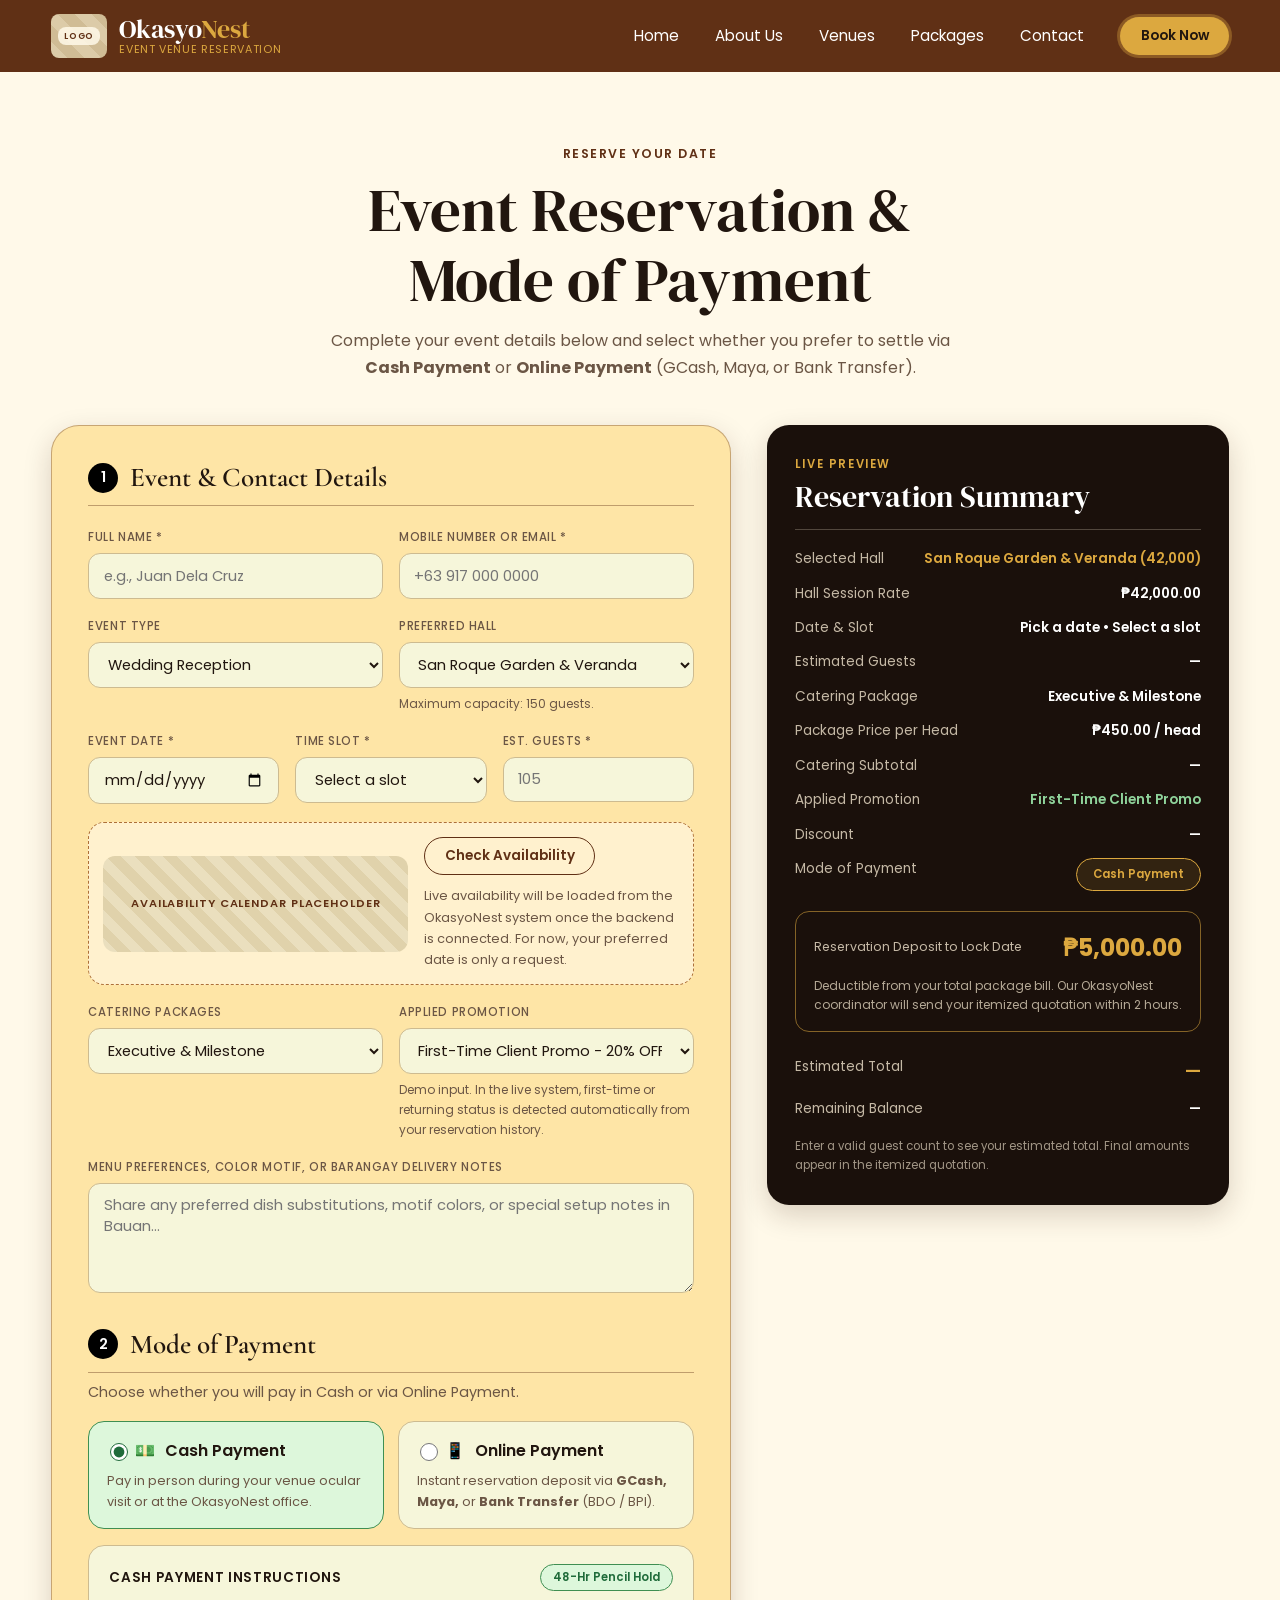
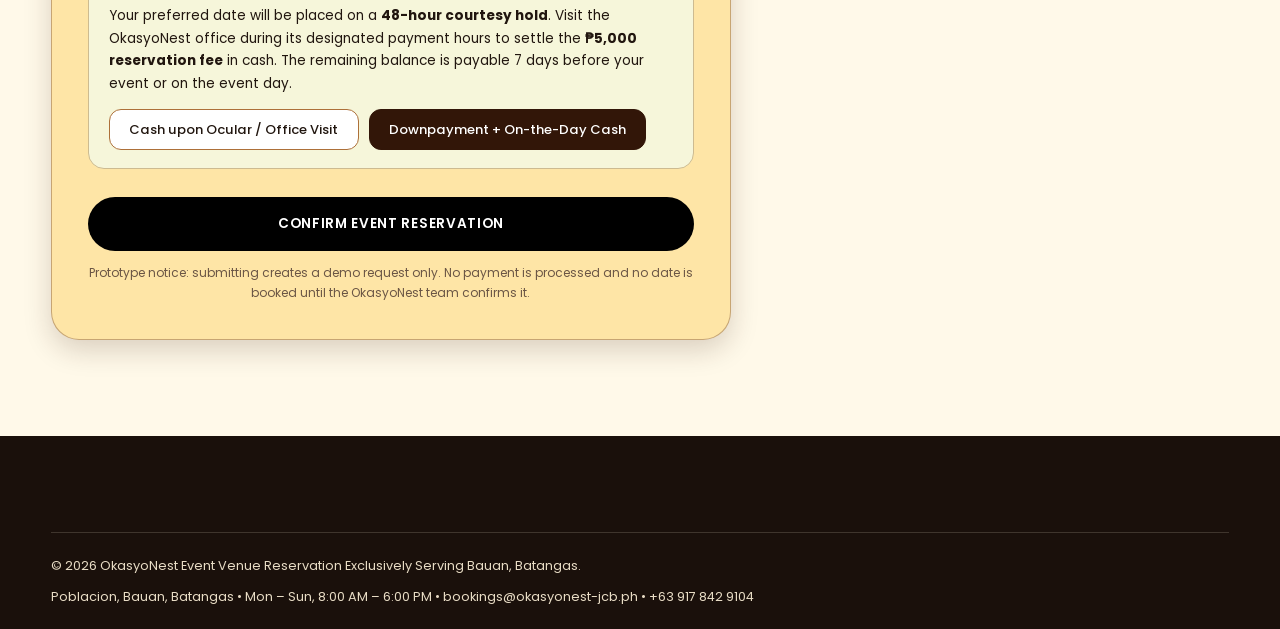
==== reservation.html @ bdda7913 "first commit" ====
<!DOCTYPE html>
<html lang="en">
<head>
  <meta charset="UTF-8">
  <meta name="viewport" content="width=device-width, initial-scale=1">
  <title>Reserve Your Date | OkasyoNest</title>
  <meta name="description" content="Reserve an OkasyoNest event hall in Bauan, Batangas. Choose your hall, catering package, and mode of payment.">

  <link rel="preconnect" href="https://fonts.googleapis.com">
  <link rel="preconnect" href="https://fonts.gstatic.com" crossorigin>
  <link href="https://fonts.googleapis.com/css2?family=Cormorant+Garamond:wght@500;600&family=DM+Serif+Display:ital@0;1&family=Poppins:wght@400;500;600&display=swap" rel="stylesheet">

  <link rel="stylesheet" href="css/style.css">
  <link rel="stylesheet" href="css/reservation.css">
</head>
<body class="page-reservation">
  <a class="skip-link" href="#reservationForm">Skip to the reservation form</a>

  <!-- ================= HEADER / NAVIGATION ================= -->
  <header class="site-header" id="siteHeader">
    <div class="container header__inner">
      <a class="brand" href="index.html#home" aria-label="OkasyoNest – back to home">
        <!-- IMAGE PLACEHOLDER: LOGO (assets/images/logo-placeholder.png) -->
        <div class="image-placeholder brand__logo">
          <span>LOGO</span>
          <img src="assets/images/logo-placeholder.png" alt="OkasyoNest logo" onerror="this.remove()">
        </div>
        <span class="brand__text">
          <span class="brand__name">Okasyo<em>Nest</em></span>
          <span class="brand__tag">Event Venue Reservation</span>
        </span>
      </a>

      <button class="nav-toggle" id="navToggle" type="button" aria-expanded="false" aria-controls="siteNav" aria-label="Open menu">
        <span></span><span></span><span></span>
      </button>

      <nav class="site-nav" id="siteNav" aria-label="Main navigation">
        <ul>
          <li><a href="index.html#home">Home</a></li>
          <li><a href="index.html#about">About Us</a></li>
          <li><a href="index.html#venues">Venues</a></li>
          <li><a href="index.html#packages">Packages</a></li>
          <li><a href="index.html#contact">Contact</a></li>
          <li class="nav__cta"><a class="btn btn--gold btn--sm" href="reservation.html" aria-current="page">Book Now</a></li>
        </ul>
      </nav>
    </div>
  </header>

  <main class="reservation">
    <div class="container">
      <header class="res-head">
        <p class="eyebrow">Reserve Your Date</p>
        <h1>Event Reservation &amp; Mode of Payment</h1>
        <p>Complete your event details below and select whether you prefer to settle via <strong>Cash Payment</strong> or <strong>Online Payment</strong> (GCash, Maya, or Bank Transfer).</p>
      </header>

      <div class="res-layout">
        <!-- ================= LEFT: FORM ================= -->
        <form class="form-card" id="reservationForm" novalidate>
          <h2 class="form-card__title"><span class="step">1</span> Event &amp; Contact Details</h2>

          <div class="field-grid">
            <div class="field col-3">
              <label for="fullName">Full Name *</label>
              <input type="text" id="fullName" name="fullName" placeholder="e.g., Juan Dela Cruz" autocomplete="name" required>
              <small class="field-error" id="err-fullName" aria-live="polite"></small>
            </div>

            <div class="field col-3">
              <label for="contact">Mobile Number or Email *</label>
              <input type="text" id="contact" name="contact" placeholder="+63 917 000 0000" autocomplete="tel" required>
              <small class="field-error" id="err-contact" aria-live="polite"></small>
            </div>

            <div class="field col-3">
              <label for="eventType">Event Type</label>
              <select id="eventType" name="eventType">
                <option>Wedding Reception</option>
                <option>18th Birthday Debut</option>
                <option>Family Reunion</option>
                <option>Christening</option>
                <option>Gala</option>
              </select>
            </div>

            <div class="field col-3">
              <label for="hall">Preferred Hall</label>
              <select id="hall" name="hall">
                <option value="bauan-grand-pavilion">Bauan Grand Pavilion</option>
                <option value="san-roque-garden-veranda" selected>San Roque Garden &amp; Veranda</option>
                <option value="manghinao-executive-hall">Manghinao Executive Function Hall</option>
              </select>
              <small class="field-hint" id="capacityHint"></small>
              <small class="field-error" id="err-hall" aria-live="polite"></small>
            </div>

            <div class="field col-2">
              <label for="eventDate">Event Date *</label>
              <input type="date" id="eventDate" name="eventDate" required>
              <small class="field-error" id="err-eventDate" aria-live="polite"></small>
            </div>

            <div class="field col-2">
              <label for="timeSlot">Time Slot *</label>
              <select id="timeSlot" name="timeSlot" required>
                <option value="" selected disabled>Select a slot</option>
                <option value="morning">Morning</option>
                <option value="afternoon">Afternoon</option>
                <option value="evening">Evening</option>
              </select>
              <small class="field-error" id="err-timeSlot" aria-live="polite"></small>
            </div>

            <div class="field col-2">
              <label for="guests">Est. Guests *</label>
              <input type="number" id="guests" name="guests" min="1" step="1" inputmode="numeric" placeholder="105" required>
              <small class="field-error" id="err-guests" aria-live="polite"></small>
            </div>

            <!-- Availability: placeholder only. Real dates must come from the backend. -->
            <div class="field col-6">
              <div class="availability" id="availability">
                <!-- FUTURE FEATURE PLACEHOLDER: AVAILABILITY CALENDAR
                     The backend will return booked / blocked dates per hall and time slot.
                     Render the calendar inside this box (see checkAvailability() in js/reservation.js). -->
                <div class="availability__box" data-placeholder="Availability calendar">AVAILABILITY CALENDAR PLACEHOLDER</div>
                <div class="availability__side">
                  <button class="btn btn--outline btn--sm" type="button" id="checkAvailabilityBtn">Check Availability</button>
                  <p class="availability__msg" id="availabilityMsg" aria-live="polite">Live availability will be loaded from the OkasyoNest system once the backend is connected. For now, your preferred date is only a request.</p>
                </div>
              </div>
            </div>

            <div class="field col-3">
              <label for="catering">Catering Packages</label>
              <select id="catering" name="catering">
                <option value="executive-milestone" selected>Executive &amp; Milestone</option>
                <option value="classic-bauan-feast">Classic Bauan Feast</option>
                <option value="grand-celebration">Grand Celebration</option>
              </select>
              <small class="field-error" id="err-catering" aria-live="polite"></small>
            </div>

            <div class="field col-3">
              <label for="promo">Applied Promotion</label>
              <select id="promo" name="promo">
                <option value="first-time" selected>First-Time Client Promo - 20% OFF</option>
                <option value="repeat">Repeat Client Discount - 10% OFF</option>
              </select>
              <small class="field-hint">Demo input. In the live system, first-time or returning status is detected automatically from your reservation history.</small>
            </div>

            <div class="field col-6">
              <label for="notes">Menu Preferences, Color Motif, or Barangay Delivery Notes</label>
              <textarea id="notes" name="notes" rows="4" placeholder="Share any preferred dish substitutions, motif colors, or special setup notes in Bauan..."></textarea>
            </div>
          </div>

          <!-- ---------- MODE OF PAYMENT ---------- -->
          <h2 class="form-card__title form-card__title--spaced"><span class="step">2</span> Mode of Payment</h2>
          <p class="form-card__sub">Choose whether you will pay in Cash or via Online Payment.</p>

          <div class="pay-options" role="radiogroup" aria-label="Mode of payment">
            <label class="pay-option is-selected">
              <input type="radio" name="paymentMode" value="cash" checked>
              <span class="pay-option__head"><span class="pay-option__icon" aria-hidden="true">💵</span> Cash Payment</span>
              <span class="pay-option__text">Pay in person during your venue ocular visit or at the OkasyoNest office.</span>
            </label>
            <label class="pay-option">
              <input type="radio" name="paymentMode" value="online">
              <span class="pay-option__head"><span class="pay-option__icon" aria-hidden="true">📱</span> Online Payment</span>
              <span class="pay-option__text">Instant reservation deposit via <strong>GCash, Maya,</strong> or <strong>Bank Transfer</strong> (BDO / BPI).</span>
            </label>
          </div>

          <!-- CASH PANEL -->
          <div class="pay-panel" id="cashPanel">
            <div class="pay-panel__head">
              <h3>Cash Payment Instructions</h3>
              <span class="pill pill--green">48-Hr Pencil Hold</span>
            </div>
            <p>Your preferred date will be placed on a <strong>48-hour courtesy hold</strong>. Visit the OkasyoNest office during its designated payment hours to settle the <strong>₱5,000 reservation fee</strong> in cash. The remaining balance is payable 7 days before your event or on the event day.</p>
            <div class="radio-row" role="radiogroup" aria-label="Cash payment arrangement">
              <label class="radio-chip">
                <input type="radio" name="cashArrangement" value="office-visit">
                <span>Cash upon Ocular / Office Visit</span>
              </label>
              <label class="radio-chip is-selected">
                <input type="radio" name="cashArrangement" value="downpayment" checked>
                <span>Downpayment + On-the-Day Cash</span>
              </label>
            </div>
            <small class="field-error" id="err-cashArrangement" aria-live="polite"></small>
          </div>

          <!-- ONLINE PANEL -->
          <div class="pay-panel" id="onlinePanel" hidden>
            <div class="pay-panel__head">
              <h3>Select Online Channel</h3>
              <span class="pill pill--gold">Date Lock After Verification</span>
            </div>

            <div class="radio-row" role="radiogroup" aria-label="Online payment channel">
              <label class="radio-chip is-selected"><input type="radio" name="onlineChannel" value="gcash" checked><span>GCash</span></label>
              <label class="radio-chip"><input type="radio" name="onlineChannel" value="maya"><span>Maya</span></label>
              <label class="radio-chip"><input type="radio" name="onlineChannel" value="bank"><span>Bank Transfer</span></label>
            </div>

            <!-- Payment info card: values come from PAYMENT_ACCOUNTS in js/data.js -->
            <div class="account-card" id="accountCard">
              <h4 id="accTitle">GCash Express Send</h4>
              <dl class="account-card__rows">
                <div><dt>Account Name</dt><dd id="accName"></dd></div>
                <div id="accBankRow" hidden><dt>Bank Name</dt><dd id="accBank"></dd></div>
                <div>
                  <dt>Account Number</dt>
                  <dd class="account-card__number">
                    <strong id="accNumber"></strong>
                    <button class="btn btn--outline btn--sm" type="button" id="copyNumberBtn">Copy Number</button>
                  </dd>
                </div>
              </dl>
              <!-- IMAGE PLACEHOLDER: PAYMENT QR CODE (optional)
                   Save the real QR as assets/images/payment-qr-placeholder.png -->
              <div class="image-placeholder qr-placeholder">
                <span>QR CODE</span>
                <img src="assets/images/payment-qr-placeholder.png" alt="Payment QR code" onerror="this.remove()">
              </div>
            </div>

            <div class="field">
              <label for="paymentRef">Payment Reference No. *</label>
              <input type="text" id="paymentRef" name="paymentRef" placeholder="e.g., GCash Reference Number" autocomplete="off">
              <small class="field-error" id="err-paymentRef" aria-live="polite"></small>
            </div>
          </div>

          <p class="form-status" id="formStatus" role="alert"></p>
          <button class="btn btn--submit btn--block" type="submit" id="submitBtn">Confirm Event Reservation</button>
          <p class="form-card__fine">Prototype notice: submitting creates a demo request only. No payment is processed and no date is booked until the OkasyoNest team confirms it.</p>
        </form>

        <!-- ================= RIGHT: LIVE SUMMARY ================= -->
        <aside class="summary-card" aria-labelledby="summaryTitle">
          <p class="summary-card__eyebrow">Live Preview</p>
          <h2 id="summaryTitle">Reservation Summary</h2>

          <dl class="summary-list" aria-live="polite">
            <div><dt>Selected Hall</dt><dd class="is-gold" id="sumHall">—</dd></div>
            <div><dt>Hall Session Rate</dt><dd id="sumHallRate">—</dd></div>
            <div><dt>Date &amp; Slot</dt><dd id="sumDateSlot">Pick a date • Select a slot</dd></div>
            <div><dt>Estimated Guests</dt><dd id="sumGuests">—</dd></div>
            <div><dt>Catering Package</dt><dd id="sumPackage">—</dd></div>
            <div><dt>Package Price per Head</dt><dd id="sumPerHead">—</dd></div>
            <div><dt>Catering Subtotal</dt><dd id="sumCatering">—</dd></div>
            <div><dt>Applied Promotion</dt><dd class="is-green" id="sumPromo">—</dd></div>
            <div><dt>Discount</dt><dd id="sumDiscount">—</dd></div>
            <div><dt>Mode of Payment</dt><dd><span class="pill pill--outline" id="sumPayment">Cash Payment</span></dd></div>
          </dl>

          <div class="summary-deposit">
            <div class="summary-deposit__row">
              <span>Reservation Deposit to Lock Date</span>
              <strong id="sumDeposit">₱5,000.00</strong>
            </div>
            <p>Deductible from your total package bill. Our OkasyoNest coordinator will send your itemized quotation within 2 hours.</p>
          </div>

          <dl class="summary-totals">
            <div><dt>Estimated Total</dt><dd id="sumTotal">—</dd></div>
            <div><dt>Remaining Balance</dt><dd id="sumBalance">—</dd></div>
          </dl>
          <p class="summary-card__fine" id="sumNote">Enter a valid guest count to see your estimated total. Final amounts appear in the itemized quotation.</p>
        </aside>
      </div>
    </div>
  </main>

  <footer class="site-footer site-footer--compact">
    <div class="container footer__bottom">
      <p>© 2026 OkasyoNest Event Venue Reservation Exclusively Serving Bauan, Batangas.</p>
      <p>Poblacion, Bauan, Batangas • Mon – Sun, 8:00 AM – 6:00 PM • <a href="mailto:bookings@okasyonest-jcb.ph">bookings@okasyonest-jcb.ph</a> • <a href="tel:+639178429104">+63 917 842 9104</a></p>
    </div>
  </footer>

  <!-- ================= CONFIRMATION MODAL (demo) ================= -->
  <div class="modal" id="confirmModal" role="dialog" aria-modal="true" aria-labelledby="confirmTitle" aria-hidden="true">
    <div class="modal__dialog">
      <button class="modal__x" type="button" data-modal-close aria-label="Close confirmation">&times;</button>
      <div class="modal__body">
        <span class="pill pill--gold confirm__badge">Demo request • Pending review</span>
        <h3 id="confirmTitle">Reservation request received</h3>
        <p class="confirm__ref">Reference no. <strong id="confirmRef"></strong></p>
        <dl class="confirm__list" id="confirmList"></dl>
        <p class="confirm__note" id="confirmNote"></p>
        <div class="modal__actions">
          <button class="btn btn--dark" type="button" id="newReservationBtn" data-modal-close>Make Another Reservation</button>
          <a class="btn btn--outline" href="index.html#home">Back to Home</a>
        </div>
      </div>
    </div>
  </div>

  <script src="js/data.js"></script>
  <script src="js/main.js"></script>
  <script src="js/reservation.js"></script>
</body>
</html>
---- css/style.css ----
/* ==========================================================
   OkasyoNest – Shared stylesheet (index.html + reservation.html)
   Sections: 1 Tokens · 2 Base · 3 Buttons · 4 Image placeholders
   5 Header · 6 Hero · 7 About · 8 Promos · 9 Venues · 10 Packages
   11 Testimonials · 12 CTA + Footer · 13 Modals · 14 Responsive
   ========================================================== */

/* ---------- 1. TOKENS ---------- */
:root {
  --deep: #321608;
  --choc: #603015;
  --warm: #AD7039;
  --amber: #B87336;
  --gold: #DCA83F;
  --cream: #FFF9E9;
  --ivory: #FFFCF0;
  --peach: #FFF5EA;
  --yellow: #F8E5A0;
  --card: #F6F6DA;
  --text: #21160F;
  --muted: #6B5645;
  --ink: #1A100B;

  --font-display: 'DM Serif Display', Georgia, 'Times New Roman', serif;
  --font-venue: 'Cormorant Garamond', Georgia, 'Times New Roman', serif;
  --font-body: 'Poppins', 'Segoe UI', Roboto, Arial, sans-serif;

  --shadow: 0 10px 28px rgba(50, 22, 8, .18);
  --header-h: 72px;
}

/* ---------- 2. BASE ---------- */
*, *::before, *::after { box-sizing: border-box; }
html { scroll-behavior: smooth; }
body {
  margin: 0;
  font-family: var(--font-body);
  color: var(--text);
  background: var(--cream);
  line-height: 1.65;
  -webkit-font-smoothing: antialiased;
}
body.modal-open { overflow: hidden; }
img { max-width: 100%; display: block; }
a { color: inherit; }
h1, h2, h3 { font-family: var(--font-display); font-weight: 400; line-height: 1.15; margin: 0; }
p { margin: 0; }
ul { margin: 0; padding: 0; list-style: none; }
blockquote, figure { margin: 0; }
[hidden] { display: none !important; }
:focus-visible { outline: 3px solid var(--gold); outline-offset: 3px; }

.container { width: min(1180px, 92%); margin-inline: auto; }
.section { padding: clamp(56px, 8vw, 96px) 0; }
.section--yellow { background: var(--yellow); }
.section--peach { background: var(--peach); }
.section--amber { background: var(--amber); }
.section--ivory { background: var(--ivory); }
section[id], div[id] { scroll-margin-top: var(--header-h); }

.skip-link {
  position: absolute; left: 12px; top: -60px; z-index: 300;
  background: var(--gold); color: var(--text); padding: 8px 16px; border-radius: 8px; text-decoration: none;
}
.skip-link:focus { top: 12px; }

.eyebrow { font-size: .78rem; font-weight: 600; letter-spacing: .12em; text-transform: uppercase; color: var(--choc); margin-bottom: 10px; }
.eyebrow--gold { color: var(--yellow); }
.section-title { font-size: clamp(2.2rem, 5.2vw, 3.8rem); color: var(--text); }
.section-title--light { color: #fff; }
.section-lead { max-width: 62ch; margin-top: 16px; font-size: 1.05rem; }
.center-head { text-align: center; }
.center-head .section-lead { margin-inline: auto; }
.text-link { color: var(--choc); font-weight: 600; }

/* ---------- 3. BUTTONS ---------- */
.btn {
  display: inline-flex; align-items: center; justify-content: center; gap: 8px;
  padding: .85rem 1.8rem; border-radius: 999px; border: 1.5px solid transparent;
  font: 600 .95rem var(--font-body); text-decoration: none; cursor: pointer;
  transition: transform .2s, background .2s, color .2s, box-shadow .2s;
}
.btn:hover { transform: translateY(-2px); }
.btn--gold { background: var(--gold); color: var(--text); }
.btn--gold:hover { background: #E8B94F; }
.btn--light { background: #FBFFDF; color: var(--text); }
.btn--light:hover { background: #fff; }
.btn--dark { background: var(--deep); color: #fff; }
.btn--dark:hover { background: var(--choc); }
.btn--outline { background: transparent; border-color: var(--choc); color: var(--choc); }
.btn--outline:hover { background: var(--choc); color: #fff; }
.btn--sm { padding: .5rem 1.2rem; font-size: .85rem; }
.btn--block { width: 100%; }

/* ---------- 4. IMAGE PLACEHOLDERS ----------
   .image-placeholder shows a striped box + label. When a real picture
   exists at the <img> src, it covers the box (object-fit: cover).
   If the file is missing, the <img> removes itself (onerror) and the
   label stays visible – so the layout never breaks. */
.image-placeholder {
  position: relative; overflow: hidden; display: grid; place-items: center;
  background: repeating-linear-gradient(45deg, #DCCBA8, #DCCBA8 12px, #D0BC95 12px, #D0BC95 24px);
  color: var(--choc);
}
.image-placeholder span {
  position: relative; z-index: 1; padding: 6px 12px; border-radius: 8px; text-align: center;
  background: rgba(255, 249, 233, .85); font-size: .7rem; font-weight: 600; letter-spacing: .08em;
}
.image-placeholder img { position: absolute; inset: 0; z-index: 2; width: 100%; height: 100%; object-fit: cover; }
.ratio-gallery { aspect-ratio: 16 / 10; border-radius: 26px; box-shadow: var(--shadow); }
.ratio-promo { aspect-ratio: 16 / 10; }
.ratio-venue { aspect-ratio: 16 / 10; border-radius: 22px; }
.ratio-modal { aspect-ratio: 16 / 6.5; }

/* ---------- 5. HEADER / NAV ---------- */
.site-header { position: sticky; top: 0; z-index: 100; background: var(--choc); color: #fff; transition: box-shadow .25s; }
.site-header.is-scrolled { box-shadow: 0 6px 18px rgba(33, 22, 15, .35); }
.header__inner { display: flex; align-items: center; justify-content: space-between; min-height: var(--header-h); gap: 16px; }
.brand { display: inline-flex; align-items: center; gap: 12px; text-decoration: none; }
.brand__logo { width: 56px; height: 44px; border-radius: 8px; flex: none; }
.brand__logo span { font-size: .55rem; padding: 2px 6px; }
.brand__text { display: flex; flex-direction: column; line-height: 1.15; }
.brand__name { font-family: var(--font-display); font-size: 1.6rem; }
.brand__name em { font-style: normal; color: var(--gold); }
.brand__tag { font-size: .68rem; letter-spacing: .06em; color: var(--gold); text-transform: uppercase; }

.site-nav ul { display: flex; align-items: center; gap: 36px; }
.site-nav a:not(.btn) { text-decoration: none; font-size: .95rem; padding: 6px 0; border-bottom: 2px solid transparent; transition: color .2s, border-color .2s; }
.site-nav a:not(.btn):hover, .site-nav a.is-active { color: var(--gold); border-color: var(--gold); }
.site-nav a[aria-current="page"].btn { box-shadow: 0 0 0 3px rgba(220, 168, 63, .35); }

.nav-toggle { display: none; width: 44px; height: 44px; background: transparent; border: 0; cursor: pointer; padding: 10px; flex-direction: column; justify-content: center; gap: 5px; }
.nav-toggle span { display: block; height: 2px; background: #fff; border-radius: 2px; transition: transform .25s, opacity .25s; }
.nav-open .nav-toggle span:nth-child(1) { transform: translateY(7px) rotate(45deg); }
.nav-open .nav-toggle span:nth-child(2) { opacity: 0; }
.nav-open .nav-toggle span:nth-child(3) { transform: translateY(-7px) rotate(-45deg); }

/* ---------- 6. HERO ---------- */
.hero { position: relative; isolation: isolate; display: grid; place-items: center; text-align: center; color: #fff; min-height: clamp(560px, 88vh, 820px); overflow: hidden; }
.hero__image { position: absolute; inset: 0; z-index: -2; background: #2B1A10; }
.hero__image span { position: absolute; right: 16px; bottom: 16px; }
.hero__overlay { position: absolute; inset: 0; z-index: -1; background: linear-gradient(rgba(50, 22, 8, .66), rgba(33, 22, 15, .78)); }
.hero__content { padding-block: 72px; }
.hero__eyebrow { font-size: .8rem; letter-spacing: .22em; text-transform: uppercase; color: var(--gold); margin-bottom: 18px; }
.hero h1 { font-size: clamp(2.6rem, 7.2vw, 5.4rem); max-width: 14ch; margin-inline: auto; }
.hero h1 em { color: var(--gold); }
.hero__text { max-width: 64ch; margin: 24px auto 0; font-size: clamp(1rem, 1.6vw, 1.2rem); color: #F4E9D4; }
.hero__actions { display: flex; flex-wrap: wrap; justify-content: center; gap: 16px; margin-top: 40px; }

/* ---------- 7. ABOUT ---------- */
.about__head { display: grid; grid-template-columns: 1fr 1.8fr; gap: clamp(24px, 6vw, 72px); align-items: start; }
.about__text { display: grid; gap: 18px; text-align: justify; }
.about__gallery { display: grid; grid-template-columns: repeat(3, 1fr); gap: 28px; margin-top: 56px; }
.about__quote {
  max-width: 34ch; margin: 64px auto 0; padding: 28px 0; text-align: center;
  font-family: var(--font-display); font-style: italic; font-size: clamp(1.4rem, 3vw, 2.1rem); line-height: 1.35;
  border-block: 1px solid var(--warm);
}

/* ---------- 8. PROMOS ---------- */
.promo-grid { display: flex; flex-wrap: wrap; justify-content: center; gap: 32px; margin-top: 48px; }
.promo-card { width: min(360px, 100%); background: var(--card); border-radius: 28px; overflow: hidden; box-shadow: var(--shadow); }
.promo-card__media { position: relative; }
.promo-card__badge { position: absolute; top: 14px; left: 14px; z-index: 3; padding: 4px 14px; border-radius: 8px; color: #fff; font-size: .72rem; font-weight: 600; text-transform: uppercase; letter-spacing: .06em; }
.promo-card__badge--green { background: #3F8F52; }
.promo-card__badge--amber { background: #C27C3B; }
.promo-card__label { position: absolute; left: 18px; bottom: 12px; z-index: 3; color: #fff; font-weight: 600; text-transform: uppercase; text-shadow: 0 1px 6px rgba(0, 0, 0, .6); }
.promo-card__body { padding: 24px 26px 26px; display: grid; gap: 8px; }
.promo-card__body h3 { font-size: 1.6rem; }
.promo-card__note { display: flex; align-items: center; gap: 8px; margin-top: 12px; padding-top: 14px; border-top: 1px solid rgba(96, 48, 21, .35); font-size: .88rem; }
.promo-card__note--green { color: #3F8F52; }
.promo-card__note--amber { color: #B8692D; }

/* ---------- 9. VENUES ---------- */
.venues__head { display: flex; flex-wrap: wrap; align-items: end; justify-content: space-between; gap: 20px 48px; margin-bottom: 40px; }
.venues__lead { max-width: 46ch; color: #FFF1D6; }
.card-grid { display: grid; grid-template-columns: repeat(auto-fit, minmax(290px, 1fr)); gap: 28px; margin-top: 8px; align-items: stretch; }
.venue-card { display: flex; flex-direction: column; background: var(--card); border-radius: 32px; padding: 18px; box-shadow: var(--shadow); }
.venue-card__media { position: relative; }
.capacity-badge { position: absolute; top: 12px; left: 12px; z-index: 3; padding: 4px 14px 4px 12px; border-radius: 999px; background: rgba(246, 246, 218, .92); font-size: .75rem; font-weight: 500; }
.capacity-badge::before { content: ''; display: inline-block; width: 7px; height: 7px; margin-right: 8px; border-radius: 50%; background: var(--warm); }
.venue-card__body { flex: 1; padding: 20px 8px 8px; display: grid; gap: 10px; align-content: start; }
.venue-card__location { font-size: .75rem; letter-spacing: .06em; text-transform: uppercase; color: var(--muted); }
.venue-card h3, .modal h3 { font-family: var(--font-venue); font-weight: 600; font-size: 2rem; line-height: 1.1; }
.venue-card__body > p:not(.venue-card__location) { font-size: .92rem; color: var(--muted); }
.tag-list { display: flex; flex-wrap: wrap; gap: 8px; margin-top: 6px; }
.tag-list li { padding: 3px 14px; border: 1px solid var(--warm); border-radius: 999px; font-size: .75rem; color: var(--muted); }
.venue-card__foot { display: flex; align-items: center; justify-content: space-between; gap: 12px; margin-top: 16px; padding: 16px 8px 4px; border-top: 1px solid rgba(96, 48, 21, .35); }
.venue-card__label { display: block; font-size: .75rem; color: var(--muted); }
.venue-card__price { font-size: .85rem; }
.venue-card__price strong { font-size: 1rem; }

/* ---------- 10. PACKAGES ---------- */
.package-grid { display: grid; grid-template-columns: repeat(auto-fit, minmax(290px, 1fr)); gap: 28px; margin-top: 56px; align-items: center; }
.package-card { display: flex; flex-direction: column; gap: 14px; padding: 34px 30px 30px; background: #FFF8E3; border-radius: 28px; box-shadow: var(--shadow); }
.package-card__tier { font-size: .72rem; font-weight: 600; letter-spacing: .08em; text-transform: uppercase; color: #B8692D; }
.package-card h3 { font-size: 2rem; }
.package-card__price { display: flex; align-items: baseline; gap: 8px; padding-bottom: 14px; border-bottom: 1px solid rgba(96, 48, 21, .4); }
.package-card__price strong { font-family: var(--font-body); font-size: 2.6rem; font-weight: 600; }
.check-list { display: grid; gap: 14px; flex: 1; margin: 6px 0 14px; }
.check-list li { position: relative; padding-left: 38px; font-size: .92rem; }
.check-list li::before {
  content: '✓'; position: absolute; left: 0; top: 0; width: 24px; height: 24px; display: grid; place-items: center;
  border: 1.5px solid #B8692D; border-radius: 50%; color: #B8692D; font-size: .75rem; font-weight: 600;
}
.package-card--featured { position: relative; background: var(--ink); color: #F6E9D2; padding-block: 44px 38px; }
.package-card--featured .package-card__tier { color: var(--gold); }
.package-card--featured .package-card__price strong { color: var(--gold); }
.package-card--featured .package-card__price { border-color: rgba(246, 233, 210, .3); }
.package-card--featured .check-list li::before { border-color: var(--gold); color: var(--gold); }
.package-card__popular { position: absolute; top: -14px; right: 22px; padding: 4px 16px; border-radius: 999px; background: var(--gold); color: var(--text); font-size: .68rem; font-weight: 600; letter-spacing: .08em; text-transform: uppercase; }

/* ---------- 11. TESTIMONIALS ---------- */
.rating { display: flex; flex-wrap: wrap; align-items: center; gap: 10px; justify-content: flex-end; margin: -8px 0 28px; color: #8C4A1F; }
.rating__stars { color: var(--gold); letter-spacing: 3px; }
.testimonial { display: flex; flex-direction: column; padding: 26px 28px; background: var(--cream); border: 1px solid rgba(96, 48, 21, .45); border-radius: 28px; box-shadow: var(--shadow); }
.testimonial__mark { font-family: var(--font-display); font-size: 3.4rem; line-height: .7; height: 28px; color: var(--amber); }
.testimonial blockquote { flex: 1; margin-top: 8px; font-size: 1rem; }
.testimonial figcaption { display: flex; align-items: center; gap: 12px; margin-top: 22px; padding-top: 16px; border-top: 1px solid rgba(96, 48, 21, .35); font-size: .85rem; }
.testimonial figcaption small { display: block; color: #B8692D; font-size: .75rem; }
.avatar { flex: none; width: 44px; height: 44px; display: grid; place-items: center; border-radius: 50%; color: #fff; font-family: var(--font-display); }
.avatar--brown { background: #7A3B18; }
.avatar--amber { background: #C27C3B; }
.avatar--deep { background: var(--deep); }

/* ---------- 12. CTA + FOOTER ---------- */
.cta { padding: clamp(56px, 8vw, 88px) 0; text-align: center; background: #DAB572; }
.cta h2 { font-size: clamp(2rem, 4.6vw, 3.4rem); max-width: 22ch; margin-inline: auto; }
.cta p { max-width: 52ch; margin: 16px auto 32px; }
.site-footer { background: var(--ink); color: #E8DCC5; padding-top: 56px; font-size: .9rem; }
.footer__grid { display: grid; grid-template-columns: 1.6fr 1fr 1.3fr; gap: 40px; }
.brand--footer { margin-bottom: 8px; }
.footer__tagline { color: var(--gold); font-size: .78rem; font-weight: 600; letter-spacing: .08em; text-transform: uppercase; margin-bottom: 12px; }
.footer__about { max-width: 48ch; }
.footer__title { font-family: var(--font-body); font-size: .85rem; font-weight: 600; letter-spacing: .08em; text-transform: uppercase; color: var(--gold); margin-bottom: 14px; }
.footer__links, .footer__contact { display: grid; gap: 8px; }
.site-footer a { text-decoration: none; }
.site-footer a:hover { color: var(--gold); }
.footer__bottom { display: flex; flex-wrap: wrap; justify-content: space-between; gap: 10px 24px; margin-top: 40px; padding-block: 22px; border-top: 1px solid rgba(232, 220, 197, .18); font-size: .8rem; }
.footer__closing { font-family: var(--font-display); font-style: italic; color: var(--gold); font-size: 1rem; }

/* ---------- 13. MODALS (hall details + reservation confirmation) ---------- */
.modal { position: fixed; inset: 0; z-index: 200; display: none; place-items: center; padding: 16px; overflow-y: auto; background: rgba(33, 22, 15, .62); backdrop-filter: blur(4px); }
.modal.is-open { display: grid; animation: modal-fade .2s ease; }
.modal__dialog { position: relative; width: min(560px, 100%); margin-block: auto; background: var(--card); border-radius: 32px; overflow: hidden; box-shadow: 0 24px 60px rgba(0, 0, 0, .4); animation: modal-rise .25s ease; }
.modal__x { position: absolute; top: 14px; right: 14px; z-index: 5; width: 40px; height: 40px; border-radius: 50%; border: 0; background: var(--cream); font-size: 1.6rem; line-height: 1; cursor: pointer; }
.modal__body { display: grid; gap: 12px; padding: 24px 28px 28px; }
.modal__body > p:not(.venue-card__location) { color: var(--muted); font-size: .95rem; }
.modal__stats { display: flex; flex-wrap: wrap; justify-content: space-between; gap: 12px 24px; padding: 16px 24px; margin-top: 6px; border-radius: 24px; background: var(--yellow); }
.modal__stats span { display: block; font-size: .78rem; color: var(--muted); }
.modal__stats strong { font-size: .95rem; }
.modal__actions { display: flex; flex-wrap: wrap; gap: 12px; margin-top: 8px; }
.modal__actions .btn { flex: 1 1 auto; }
@keyframes modal-fade { from { opacity: 0; } to { opacity: 1; } }
@keyframes modal-rise { from { transform: translateY(14px); opacity: 0; } to { transform: none; opacity: 1; } }

/* ---------- 14. RESPONSIVE ---------- */
@media (max-width: 900px) {
  .nav-toggle { display: flex; }
  .site-nav { position: absolute; top: 100%; left: 0; right: 0; display: none; background: var(--deep); padding: 12px 4% 24px; box-shadow: 0 14px 24px rgba(0, 0, 0, .3); }
  .nav-open .site-nav { display: block; }
  .site-nav ul { flex-direction: column; align-items: stretch; gap: 4px; }
  .site-nav a:not(.btn) { display: block; padding: 12px 4px; border-bottom: 1px solid rgba(255, 255, 255, .1); }
  .nav__cta { margin-top: 12px; }
  .nav__cta .btn { width: 100%; padding-block: .8rem; }
  .about__head { grid-template-columns: 1fr; }
  .about__text { text-align: left; }
  .footer__grid { grid-template-columns: 1fr 1fr; }
  .footer__grid > :first-child { grid-column: 1 / -1; }
}
@media (max-width: 640px) {
  :root { --header-h: 64px; }
  .brand__logo { width: 46px; height: 38px; }
  .brand__name { font-size: 1.35rem; }
  .brand__tag { display: none; }
  .about__gallery { grid-template-columns: 1fr; gap: 18px; margin-top: 36px; }
  .rating { justify-content: flex-start; }
  .footer__grid { grid-template-columns: 1fr; }
  .hero__actions .btn { width: 100%; max-width: 320px; }
  .venue-card__foot { flex-wrap: wrap; }
}
@media (min-width: 1000px) {
  .package-card--featured { transform: translateY(-10px); }
}
@media (prefers-reduced-motion: reduce) {
  html { scroll-behavior: auto; }
  *, *::before, *::after { animation: none !important; transition: none !important; }
}
---- css/reservation.css ----
/* ==========================================================
   OkasyoNest – reservation.css (reservation.html only)
   Sections: 1 Page header · 2 Layout · 3 Form · 4 Payment
   5 Summary card · 6 Confirmation modal · 7 Responsive
   Uses the design tokens defined in css/style.css.
   ========================================================== */

/* ---------- 1. PAGE HEADER ---------- */
.reservation { padding: clamp(40px, 6vw, 72px) 0 clamp(56px, 8vw, 96px); background: var(--cream); }
.res-head { max-width: 62ch; margin: 0 auto 44px; text-align: center; }
.res-head h1 { font-size: clamp(2.2rem, 5.4vw, 3.8rem); }
.res-head p:last-child { margin-top: 14px; color: var(--muted); }

/* ---------- 2. LAYOUT ---------- */
.res-layout { display: grid; grid-template-columns: minmax(0, 1.25fr) minmax(0, .85fr); gap: 36px; align-items: start; }

/* ---------- 3. FORM ---------- */
.form-card { padding: clamp(22px, 3.5vw, 36px); background: #FEE5A6; border: 1px solid rgba(96, 48, 21, .35); border-radius: 28px; box-shadow: var(--shadow); }
.form-card__title { display: flex; align-items: center; gap: 12px; font-family: var(--font-venue); font-weight: 600; font-size: 1.7rem; padding-bottom: 12px; border-bottom: 1px solid rgba(96, 48, 21, .4); margin-bottom: 22px; }
.form-card__title--spaced { margin-top: 36px; margin-bottom: 8px; }
.form-card__sub { margin-bottom: 16px; font-size: .9rem; color: var(--muted); }
.step { flex: none; width: 30px; height: 30px; display: grid; place-items: center; border-radius: 50%; background: #000; color: #fff; font: 600 .9rem var(--font-body); }

.field-grid { display: grid; grid-template-columns: repeat(6, 1fr); gap: 18px 16px; }
.col-2 { grid-column: span 2; }
.col-3 { grid-column: span 3; }
.col-6 { grid-column: span 6; }
.field { display: grid; gap: 6px; align-content: start; min-width: 0; }
.field label { font-size: .72rem; font-weight: 500; letter-spacing: .05em; text-transform: uppercase; color: var(--muted); }
.field input, .field select, .field textarea {
  width: 100%; padding: .7rem .9rem; border: 1px solid #CDBB90; border-radius: 12px; background: var(--card);
  font: 400 .92rem var(--font-body); color: var(--text); transition: border-color .2s, box-shadow .2s;
}
.field textarea { resize: vertical; min-height: 110px; }
.field input:focus, .field select:focus, .field textarea:focus { outline: none; border-color: var(--choc); box-shadow: 0 0 0 3px rgba(220, 168, 63, .5); }
.field input[aria-invalid="true"], .field select[aria-invalid="true"] { border-color: #B3261E; background: #FFF4F2; }
.field-hint { font-size: .75rem; color: var(--muted); }
.field-hint.is-over { color: #B3261E; font-weight: 600; }
.field-error { min-height: 0; font-size: .78rem; font-weight: 500; color: #B3261E; }
.field-error:empty { display: none; }

.availability { display: grid; grid-template-columns: 1.2fr 1fr; gap: 16px; align-items: center; padding: 14px; border: 1px dashed var(--warm); border-radius: 16px; background: rgba(255, 249, 233, .6); }
.availability__box { display: grid; place-items: center; min-height: 96px; border-radius: 12px; background: repeating-linear-gradient(45deg, #EADFBE, #EADFBE 10px, #E0D2AB 10px, #E0D2AB 20px); color: var(--choc); font-size: .7rem; font-weight: 600; letter-spacing: .08em; text-align: center; padding: 8px; }
.availability__side { display: grid; gap: 10px; justify-items: start; }
.availability__msg { font-size: .8rem; color: var(--muted); }

/* ---------- 4. PAYMENT ---------- */
.pay-options { display: grid; grid-template-columns: 1fr 1fr; gap: 14px; }
.pay-option { position: relative; display: grid; gap: 6px; align-content: start; padding: 16px 18px; border: 1.5px solid #CDBB90; border-radius: 16px; background: var(--card); cursor: pointer; transition: border-color .2s, background .2s; }
.pay-option input { position: absolute; top: 18px; left: 16px; width: 18px; height: 18px; accent-color: #1F6B3A; }
.pay-option__head { display: flex; align-items: center; gap: 10px; padding-left: 28px; font-weight: 600; }
.pay-option__text { font-size: .8rem; color: var(--muted); }
.pay-option.is-selected { border-color: #3F8F52; background: #DDF7DB; }
.pay-option:focus-within { outline: 3px solid var(--gold); outline-offset: 2px; }

.pay-panel { margin-top: 16px; padding: 18px 20px; border: 1px solid #CDBB90; border-radius: 16px; background: var(--card); display: grid; gap: 14px; }
.pay-panel__head { display: flex; flex-wrap: wrap; align-items: center; justify-content: space-between; gap: 8px; }
.pay-panel h3 { font-family: var(--font-body); font-size: .85rem; font-weight: 600; letter-spacing: .05em; text-transform: uppercase; }
.pay-panel p { font-size: .85rem; }
.pill { display: inline-block; padding: 3px 12px; border-radius: 999px; font-size: .72rem; font-weight: 600; }
.pill--green { background: #DDF7DB; border: 1px solid #3F8F52; color: #1F6B3A; }
.pill--gold { background: var(--yellow); border: 1px solid var(--gold); color: var(--choc); }
.pill--outline { border: 1px solid var(--gold); background: rgba(220, 168, 63, .12); color: var(--gold); padding: 6px 16px; }

.radio-row { display: flex; flex-wrap: wrap; gap: 10px; }
.radio-chip { position: relative; display: inline-flex; align-items: center; padding: .55rem 1.2rem; border: 1.5px solid var(--warm); border-radius: 12px; background: #fff; font-size: .82rem; font-weight: 500; cursor: pointer; transition: background .2s, color .2s; }
.radio-chip input { position: absolute; opacity: 0; inset: 0; cursor: pointer; }
.radio-chip.is-selected { background: var(--deep); border-color: var(--deep); color: #fff; }
.radio-chip:focus-within { outline: 3px solid var(--gold); outline-offset: 2px; }

.account-card { display: grid; grid-template-columns: 1fr auto; gap: 14px 20px; align-items: center; padding: 16px 18px; border: 1px solid #CDBB90; border-radius: 14px; background: #fff; }
.account-card h4 { grid-column: 1 / -1; margin: 0; font-size: .95rem; font-weight: 600; }
.account-card__rows { display: grid; gap: 10px; margin: 0; }
.account-card__rows dt { font-size: .72rem; color: var(--muted); text-transform: uppercase; letter-spacing: .05em; }
.account-card__rows dd { margin: 0; font-size: .9rem; }
.account-card__number { display: flex; flex-wrap: wrap; align-items: center; gap: 10px; }
.qr-placeholder { width: 112px; height: 112px; border-radius: 12px; }
.qr-placeholder span { font-size: .6rem; }

.btn--submit { margin-top: 28px; background: #000; color: #fff; text-transform: uppercase; letter-spacing: .05em; font-size: .85rem; padding-block: 1rem; }
.btn--submit:hover { background: var(--deep); }
.btn--submit:disabled { opacity: .6; cursor: progress; transform: none; }
.form-status { margin-top: 18px; font-size: .85rem; font-weight: 500; color: #B3261E; }
.form-status:empty { display: none; }
.form-card__fine { margin-top: 12px; font-size: .75rem; color: var(--muted); text-align: center; }

/* ---------- 5. SUMMARY CARD ---------- */
.summary-card { position: sticky; top: calc(var(--header-h) + 20px); padding: 30px 28px; border-radius: 22px; background: var(--ink); color: #F6E9D2; box-shadow: var(--shadow); }
.summary-card__eyebrow { font-size: .72rem; font-weight: 600; letter-spacing: .14em; text-transform: uppercase; color: var(--gold); }
.summary-card h2 { margin: 6px 0 18px; padding-bottom: 14px; border-bottom: 1px solid rgba(246, 233, 210, .25); font-size: 1.9rem; color: #fff; }
.summary-list, .summary-totals { display: grid; gap: 12px; margin: 0; font-size: .85rem; }
.summary-list > div, .summary-totals > div { display: flex; justify-content: space-between; gap: 16px; }
.summary-list dt, .summary-totals dt { color: rgba(246, 233, 210, .78); }
.summary-list dd, .summary-totals dd { margin: 0; text-align: right; font-weight: 600; color: #fff; overflow-wrap: anywhere; }
.summary-list dd.is-gold { color: var(--gold); }
.summary-list dd.is-green { color: #8FD39B; }
.summary-deposit { margin: 20px 0; padding: 16px 18px; border: 1px solid rgba(220, 168, 63, .55); border-radius: 14px; }
.summary-deposit__row { display: flex; align-items: center; justify-content: space-between; gap: 12px; font-size: .78rem; color: rgba(246, 233, 210, .78); }
.summary-deposit__row strong { font-family: var(--font-body); font-size: 1.5rem; color: var(--gold); }
.summary-deposit p { margin-top: 8px; font-size: .75rem; color: rgba(246, 233, 210, .7); }
.summary-totals { padding-top: 4px; }
.summary-totals > div:first-child dd { font-size: 1.15rem; color: var(--gold); }
.summary-card__fine { margin-top: 16px; font-size: .72rem; color: rgba(246, 233, 210, .62); }

/* ---------- 6. CONFIRMATION MODAL ---------- */
.confirm__badge { justify-self: start; }
.confirm__ref { font-size: .95rem; }
.confirm__ref strong { font-family: var(--font-body); letter-spacing: .04em; }
.confirm__list { display: grid; gap: 8px; margin: 4px 0; padding: 14px 18px; border-radius: 18px; background: var(--yellow); font-size: .85rem; }
.confirm__list > div { display: flex; justify-content: space-between; gap: 16px; }
.confirm__list dt { color: var(--muted); }
.confirm__list dd { margin: 0; text-align: right; font-weight: 600; overflow-wrap: anywhere; }
.confirm__note { font-size: .8rem; color: var(--muted); }

/* ---------- 7. RESPONSIVE ---------- */
@media (max-width: 1000px) {
  .res-layout { grid-template-columns: 1fr; }
  .summary-card { position: static; }
}
@media (max-width: 640px) {
  .col-2, .col-3 { grid-column: span 6; }
  .pay-options { grid-template-columns: 1fr; }
  .availability { grid-template-columns: 1fr; }
  .account-card { grid-template-columns: 1fr; }
  .qr-placeholder { width: 96px; height: 96px; }
  .summary-card { padding: 24px 20px; }
}
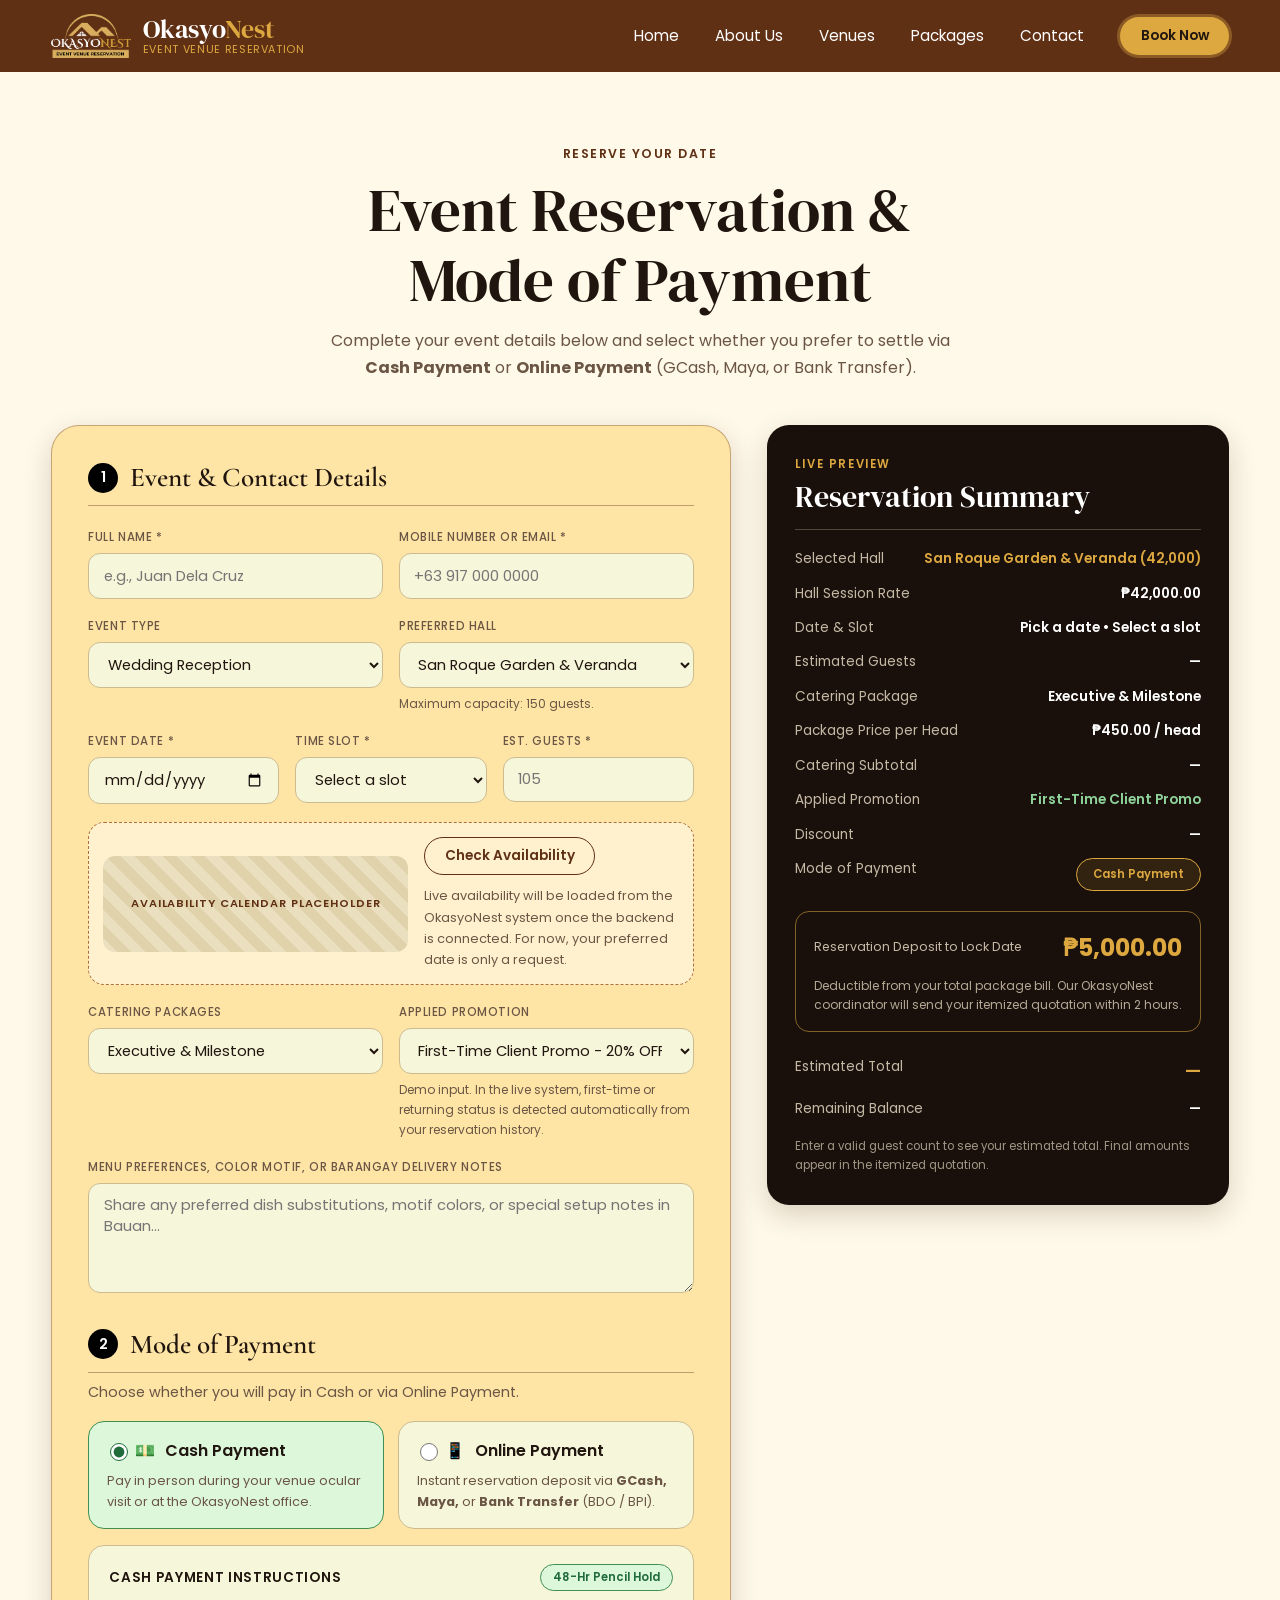
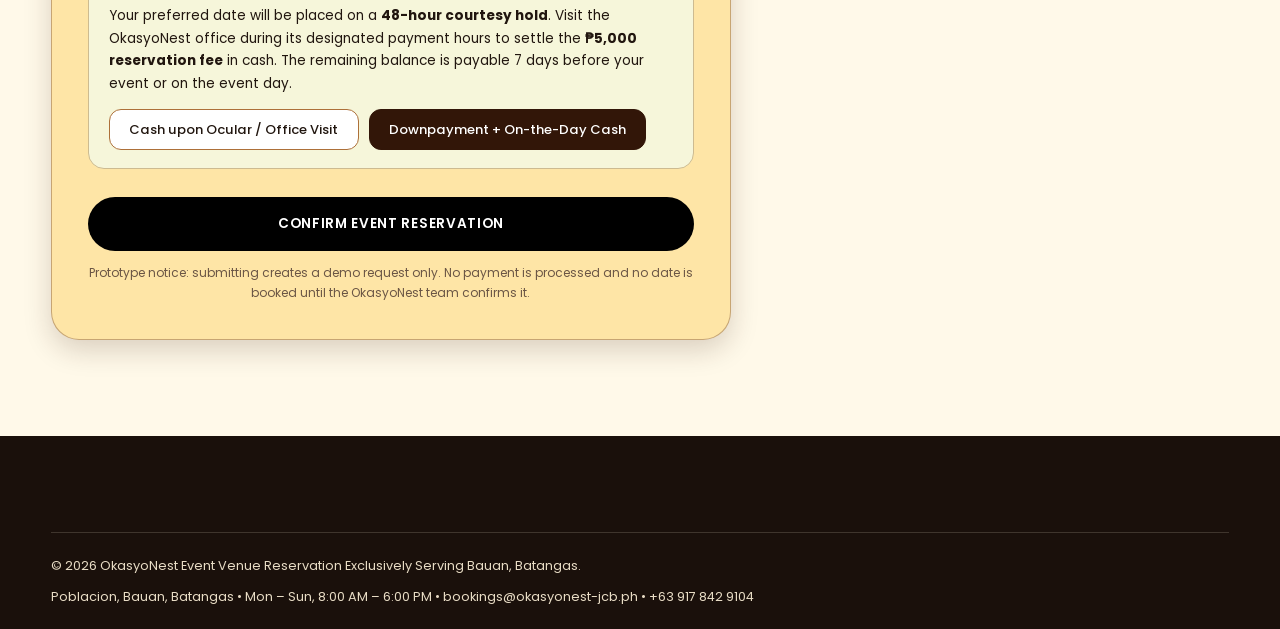
==== commit 9a794ae3: "index, reservation, style" ====
--- a/reservation.html
+++ b/reservation.html
@@ -22,8 +22,7 @@
       <a class="brand" href="index.html#home" aria-label="OkasyoNest – back to home">
         <!-- IMAGE PLACEHOLDER: LOGO (assets/images/logo-placeholder.png) -->
         <div class="image-placeholder brand__logo">
-          <span>LOGO</span>
-          <img src="assets/images/logo-placeholder.png" alt="OkasyoNest logo" onerror="this.remove()">
+          <img src="assets/images/okasyonest-logo.png" alt="OkasyoNest logo" onerror="this.remove()">
         </div>
         <span class="brand__text">
           <span class="brand__name">Okasyo<em>Nest</em></span>
--- a/css/style.css
+++ b/css/style.css
@@ -93,33 +93,38 @@
 .btn--block { width: 100%; }
 
 /* ---------- 4. IMAGE PLACEHOLDERS ----------
-   .image-placeholder shows a striped box + label. When a real picture
-   exists at the <img> src, it covers the box (object-fit: cover).
-   If the file is missing, the <img> removes itself (onerror) and the
-   label stays visible – so the layout never breaks. */
+   NOTE: this section was not in the file you pasted. If your own style.css
+   already has Section 4, keep yours and delete this block. */
 .image-placeholder {
-  position: relative; overflow: hidden; display: grid; place-items: center;
-  background: repeating-linear-gradient(45deg, #DCCBA8, #DCCBA8 12px, #D0BC95 12px, #D0BC95 24px);
-  color: var(--choc);
+  position: relative; display: grid; place-items: center; overflow: hidden;
+  border-radius: 20px;
+  background: repeating-linear-gradient(45deg, #E9D9B5, #E9D9B5 12px, #F1E4C4 12px, #F1E4C4 24px);
 }
 .image-placeholder span {
-  position: relative; z-index: 1; padding: 6px 12px; border-radius: 8px; text-align: center;
-  background: rgba(255, 249, 233, .85); font-size: .7rem; font-weight: 600; letter-spacing: .08em;
+  padding: 4px 10px; border-radius: 6px; background: rgba(255, 249, 233, .9);
+  font-size: .7rem; font-weight: 600; letter-spacing: .06em; text-align: center; color: var(--muted);
 }
 .image-placeholder img { position: absolute; inset: 0; z-index: 2; width: 100%; height: 100%; object-fit: cover; }
-.ratio-gallery { aspect-ratio: 16 / 10; border-radius: 26px; box-shadow: var(--shadow); }
-.ratio-promo { aspect-ratio: 16 / 10; }
-.ratio-venue { aspect-ratio: 16 / 10; border-radius: 22px; }
-.ratio-modal { aspect-ratio: 16 / 6.5; }
+.ratio-gallery { aspect-ratio: 4 / 5; }
+.ratio-promo { aspect-ratio: 4 / 3; border-radius: 0; }
+.ratio-venue { aspect-ratio: 4 / 3; border-radius: 22px; }
+.ratio-modal { aspect-ratio: 16 / 9; border-radius: 0; }
+.qr-placeholder { width: 160px; aspect-ratio: 1; margin: 16px auto 0; border-radius: 12px; }
 
 /* ---------- 5. HEADER / NAV ---------- */
 .site-header { position: sticky; top: 0; z-index: 100; background: var(--choc); color: #fff; transition: box-shadow .25s; }
 .site-header.is-scrolled { box-shadow: 0 6px 18px rgba(33, 22, 15, .35); }
 .header__inner { display: flex; align-items: center; justify-content: space-between; min-height: var(--header-h); gap: 16px; }
 .brand { display: inline-flex; align-items: center; gap: 12px; text-decoration: none; }
-.brand__logo { width: 56px; height: 44px; border-radius: 8px; flex: none; }
-.brand__logo span { font-size: .55rem; padding: 2px 6px; }
+
+/* Logo: full image, correct proportions, no box */
+.brand__logo { width: auto; height: 44px; border-radius: 0; background: none; flex: none; display: flex; align-items: center; }
+.brand__logo span { display: none; }
+.brand__logo img { position: static; width: auto; height: 100%; max-width: none; object-fit: contain; }
+
 .brand__text { display: flex; flex-direction: column; line-height: 1.15; }
+/* To show only the logo image, uncomment the next line:
+.brand__text { display: none; } */
 .brand__name { font-family: var(--font-display); font-size: 1.6rem; }
 .brand__name em { font-style: normal; color: var(--gold); }
 .brand__tag { font-size: .68rem; letter-spacing: .06em; color: var(--gold); text-transform: uppercase; }
@@ -137,12 +142,12 @@
 
 /* ---------- 6. HERO ---------- */
 .hero { position: relative; isolation: isolate; display: grid; place-items: center; text-align: center; color: #fff; min-height: clamp(560px, 88vh, 820px); overflow: hidden; }
-.hero__image { position: absolute; inset: 0; z-index: -2; background: #2B1A10; }
+.hero__image { position: absolute; inset: 0; z-index: -2; background: #2B1A10; border-radius: 0; }
 .hero__image span { position: absolute; right: 16px; bottom: 16px; }
 .hero__overlay { position: absolute; inset: 0; z-index: -1; background: linear-gradient(rgba(50, 22, 8, .66), rgba(33, 22, 15, .78)); }
 .hero__content { padding-block: 72px; }
 .hero__eyebrow { font-size: .8rem; letter-spacing: .22em; text-transform: uppercase; color: var(--gold); margin-bottom: 18px; }
-.hero h1 { font-size: clamp(2.6rem, 7.2vw, 5.4rem); max-width: 14ch; margin-inline: auto; }
+.hero h1 { font-size: clamp(2.6rem, 7.2vw, 4.4rem); margin-inline: auto; }
 .hero h1 em { color: var(--gold); }
 .hero__text { max-width: 64ch; margin: 24px auto 0; font-size: clamp(1rem, 1.6vw, 1.2rem); color: #F4E9D4; }
 .hero__actions { display: flex; flex-wrap: wrap; justify-content: center; gap: 16px; margin-top: 40px; }
@@ -270,7 +275,7 @@
 }
 @media (max-width: 640px) {
   :root { --header-h: 64px; }
-  .brand__logo { width: 46px; height: 38px; }
+  .brand__logo { height: 36px; }
   .brand__name { font-size: 1.35rem; }
   .brand__tag { display: none; }
   .about__gallery { grid-template-columns: 1fr; gap: 18px; margin-top: 36px; }
@@ -285,4 +290,4 @@
 @media (prefers-reduced-motion: reduce) {
   html { scroll-behavior: auto; }
   *, *::before, *::after { animation: none !important; transition: none !important; }
-}
+}
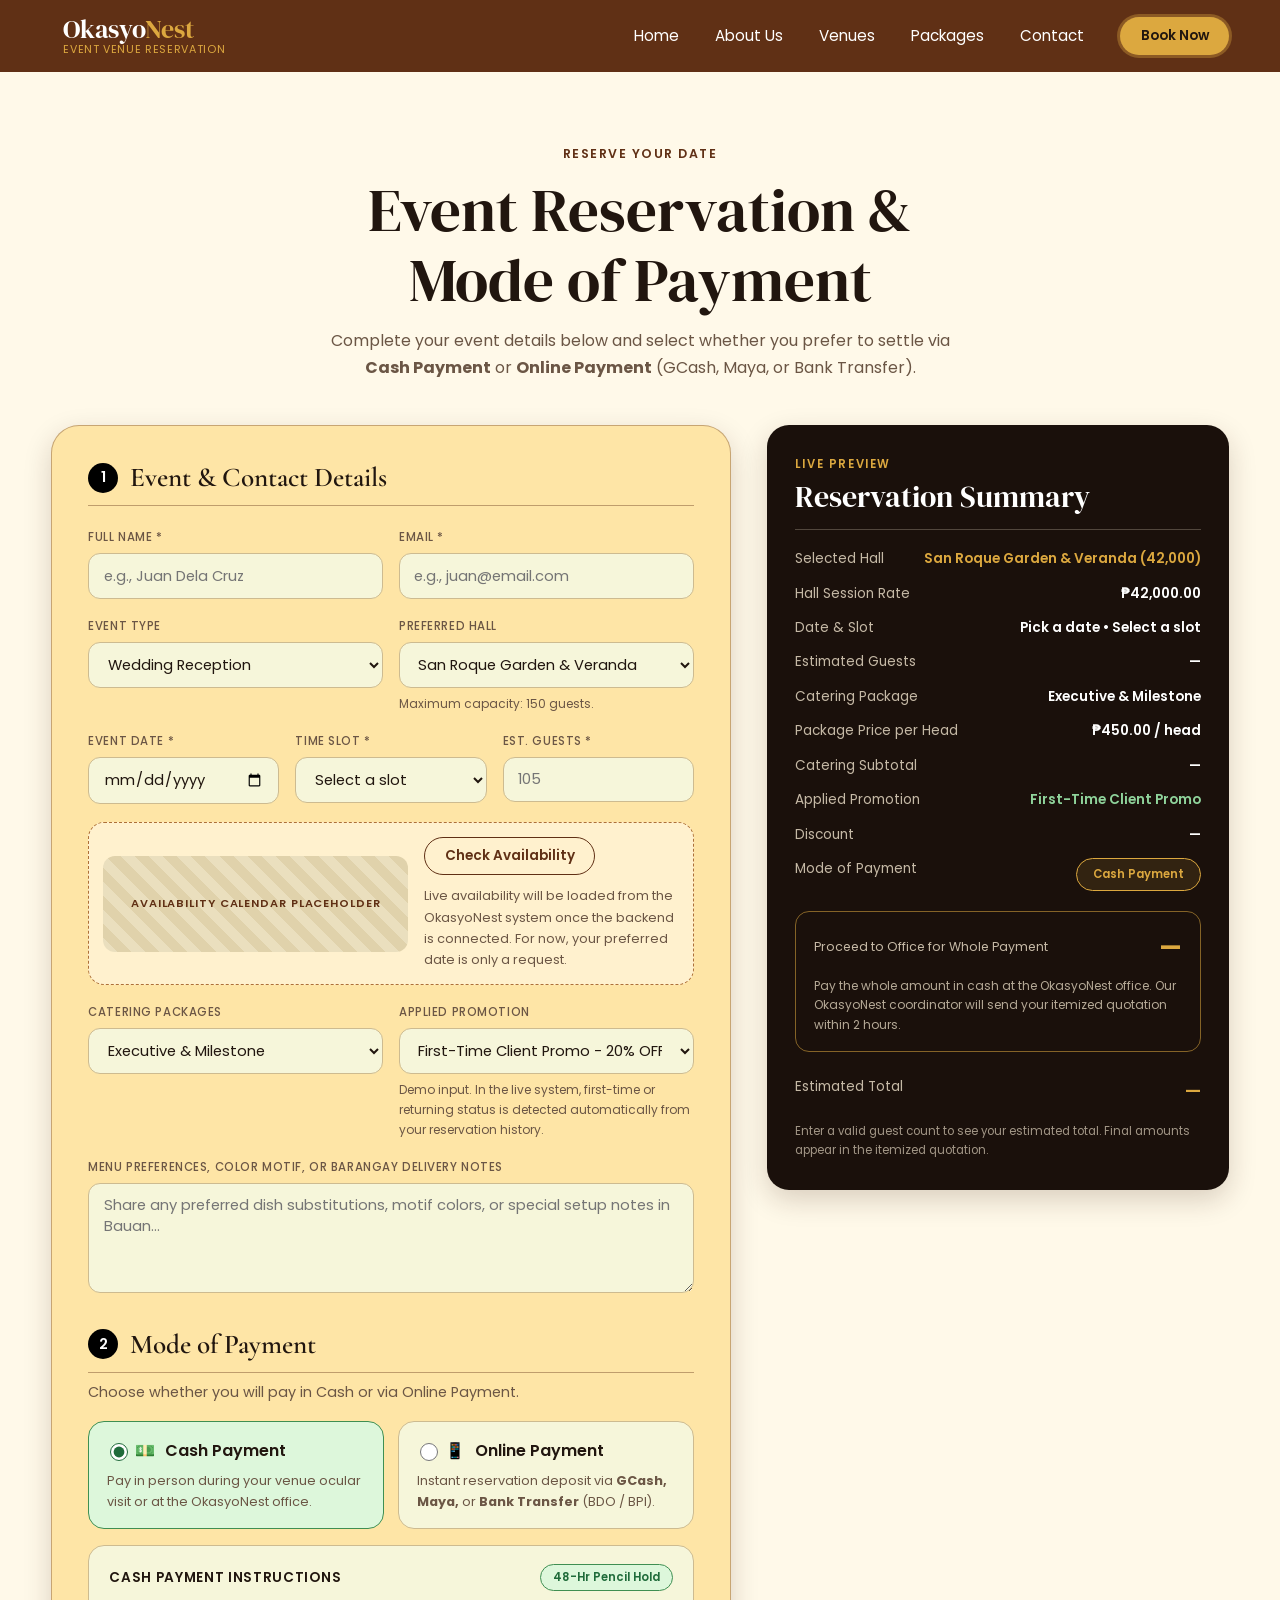
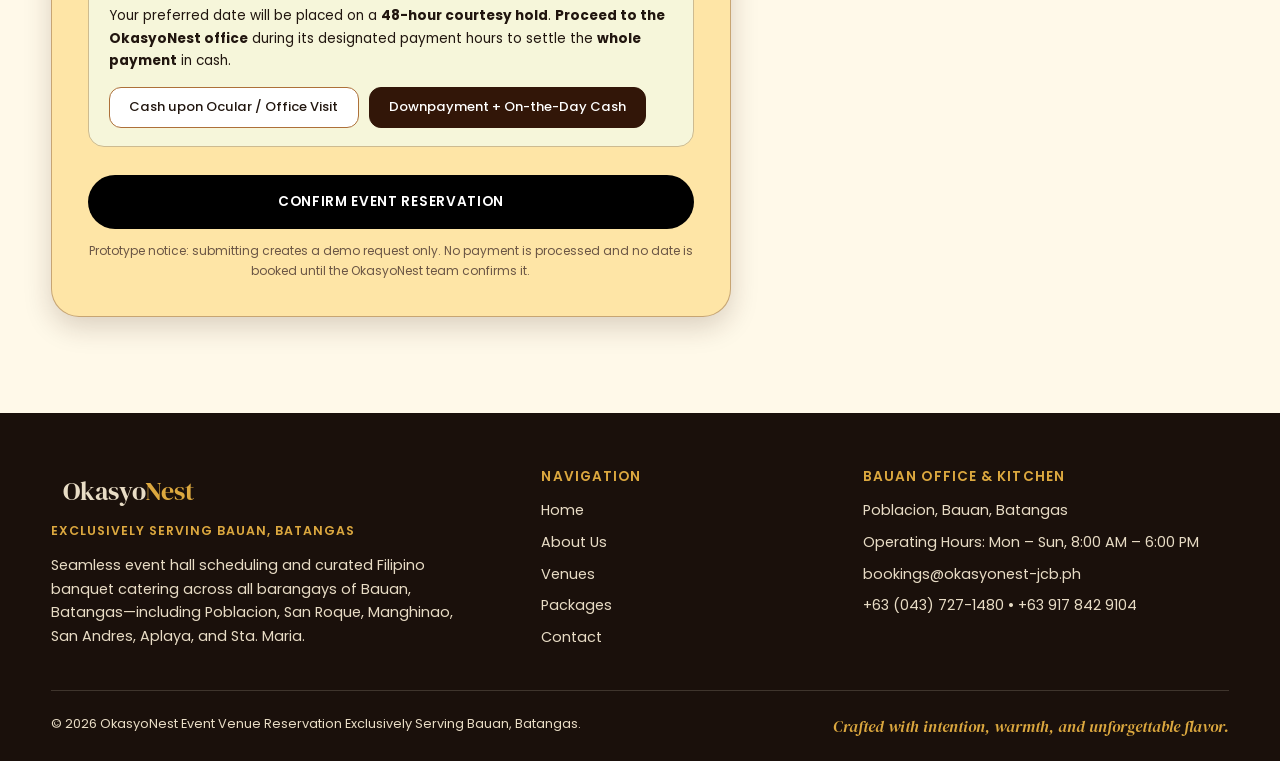
==== commit ae6d533a: "footer and paid successfully" ====
--- a/reservation.html
+++ b/reservation.html
@@ -22,7 +22,8 @@
       <a class="brand" href="index.html#home" aria-label="OkasyoNest – back to home">
         <!-- IMAGE PLACEHOLDER: LOGO (assets/images/logo-placeholder.png) -->
         <div class="image-placeholder brand__logo">
-          <img src="assets/images/okasyonest-logo.png" alt="OkasyoNest logo" onerror="this.remove()">
+          <span>LOGO</span>
+          <img src="assets/images/logo-placeholder.png" alt="OkasyoNest logo" onerror="this.remove()">
         </div>
         <span class="brand__text">
           <span class="brand__name">Okasyo<em>Nest</em></span>
@@ -68,9 +69,9 @@
             </div>
 
             <div class="field col-3">
-              <label for="contact">Mobile Number or Email *</label>
-              <input type="text" id="contact" name="contact" placeholder="+63 917 000 0000" autocomplete="tel" required>
-              <small class="field-error" id="err-contact" aria-live="polite"></small>
+              <label for="email">Email *</label>
+              <input type="email" id="email" name="email" placeholder="e.g., juan@email.com" autocomplete="email" required>
+              <small class="field-error" id="err-email" aria-live="polite"></small>
             </div>
 
             <div class="field col-3">
@@ -180,7 +181,7 @@
               <h3>Cash Payment Instructions</h3>
               <span class="pill pill--green">48-Hr Pencil Hold</span>
             </div>
-            <p>Your preferred date will be placed on a <strong>48-hour courtesy hold</strong>. Visit the OkasyoNest office during its designated payment hours to settle the <strong>₱5,000 reservation fee</strong> in cash. The remaining balance is payable 7 days before your event or on the event day.</p>
+            <p>Your preferred date will be placed on a <strong>48-hour courtesy hold</strong>. <strong>Proceed to the OkasyoNest office</strong> during its designated payment hours to settle the <strong>whole payment</strong> in cash.</p>
             <div class="radio-row" role="radiogroup" aria-label="Cash payment arrangement">
               <label class="radio-chip">
                 <input type="radio" name="cashArrangement" value="office-visit">
@@ -261,15 +262,15 @@
 
           <div class="summary-deposit">
             <div class="summary-deposit__row">
-              <span>Reservation Deposit to Lock Date</span>
+              <span id="sumDepositLabel">Reservation Deposit to Lock Date</span>
               <strong id="sumDeposit">₱5,000.00</strong>
             </div>
-            <p>Deductible from your total package bill. Our OkasyoNest coordinator will send your itemized quotation within 2 hours.</p>
+            <p id="sumDepositNote">Deductible from your total package bill. Our OkasyoNest coordinator will send your itemized quotation within 2 hours.</p>
           </div>
 
           <dl class="summary-totals">
             <div><dt>Estimated Total</dt><dd id="sumTotal">—</dd></div>
-            <div><dt>Remaining Balance</dt><dd id="sumBalance">—</dd></div>
+            <div id="sumBalanceRow"><dt>Remaining Balance</dt><dd id="sumBalance">—</dd></div>
           </dl>
           <p class="summary-card__fine" id="sumNote">Enter a valid guest count to see your estimated total. Final amounts appear in the itemized quotation.</p>
         </aside>
@@ -277,10 +278,46 @@
     </div>
   </main>
 
-  <footer class="site-footer site-footer--compact">
+  <footer class="site-footer">
+    <div class="container footer__grid">
+      <div>
+        <a class="brand brand--footer" href="index.html#home" aria-label="OkasyoNest – back to home">
+          <!-- IMAGE PLACEHOLDER: FOOTER LOGO (same file as the header logo) -->
+          <div class="image-placeholder brand__logo">
+            <span>LOGO</span>
+            <img src="assets/images/logo-placeholder.png" alt="OkasyoNest logo" onerror="this.remove()">
+          </div>
+          <span class="brand__name">Okasyo<em>Nest</em></span>
+        </a>
+        <p class="footer__tagline">Exclusively serving Bauan, Batangas</p>
+        <p class="footer__about">Seamless event hall scheduling and curated Filipino banquet catering across all barangays of Bauan, Batangas—including Poblacion, San Roque, Manghinao, San Andres, Aplaya, and Sta. Maria.</p>
+      </div>
+
+      <div>
+        <h3 class="footer__title">Navigation</h3>
+        <ul class="footer__links">
+          <li><a href="index.html#home">Home</a></li>
+          <li><a href="index.html#about">About Us</a></li>
+          <li><a href="index.html#venues">Venues</a></li>
+          <li><a href="index.html#packages">Packages</a></li>
+          <li><a href="index.html#contact">Contact</a></li>
+        </ul>
+      </div>
+
+      <div>
+        <h3 class="footer__title">Bauan Office &amp; Kitchen</h3>
+        <ul class="footer__contact">
+          <li>Poblacion, Bauan, Batangas</li>
+          <li>Operating Hours: Mon – Sun, 8:00 AM – 6:00 PM</li>
+          <li><a href="mailto:bookings@okasyonest-jcb.ph">bookings@okasyonest-jcb.ph</a></li>
+          <li><a href="tel:+630437271480">+63 (043) 727-1480</a> • <a href="tel:+639178429104">+63 917 842 9104</a></li>
+        </ul>
+      </div>
+    </div>
+
     <div class="container footer__bottom">
       <p>© 2026 OkasyoNest Event Venue Reservation Exclusively Serving Bauan, Batangas.</p>
-      <p>Poblacion, Bauan, Batangas • Mon – Sun, 8:00 AM – 6:00 PM • <a href="mailto:bookings@okasyonest-jcb.ph">bookings@okasyonest-jcb.ph</a> • <a href="tel:+639178429104">+63 917 842 9104</a></p>
+      <p class="footer__closing">Crafted with intention, warmth, and unforgettable flavor.</p>
     </div>
   </footer>
 
@@ -289,6 +326,11 @@
     <div class="modal__dialog">
       <button class="modal__x" type="button" data-modal-close aria-label="Close confirmation">&times;</button>
       <div class="modal__body">
+        <!-- PAYMENT STATUS BANNER: text and color are set by showConfirmation() in js/reservation.js -->
+        <div class="confirm__status" id="confirmStatus" data-state="paid">
+          <span class="confirm__check" id="confirmCheck" aria-hidden="true">✓</span>
+          <span id="confirmStatusText">Paid Successfully</span>
+        </div>
         <span class="pill pill--gold confirm__badge">Demo request • Pending review</span>
         <h3 id="confirmTitle">Reservation request received</h3>
         <p class="confirm__ref">Reference no. <strong id="confirmRef"></strong></p>
--- a/css/reservation.css
+++ b/css/reservation.css
@@ -103,6 +103,11 @@
 .summary-card__fine { margin-top: 16px; font-size: .72rem; color: rgba(246, 233, 210, .62); }
 
 /* ---------- 6. CONFIRMATION MODAL ---------- */
+/* Payment status banner at the top of the confirmation modal */
+.confirm__status { display: flex; align-items: center; gap: 10px; margin-right: 46px; padding: 10px 16px; border-radius: 14px; border: 1px solid #3F8F52; background: #DDF7DB; color: #1F6B3A; font-size: .95rem; font-weight: 600; }
+.confirm__check { flex: none; width: 26px; height: 26px; display: grid; place-items: center; border-radius: 50%; background: #3F8F52; color: #fff; font-size: .85rem; }
+.confirm__status[data-state="due"] { background: var(--yellow); border-color: var(--gold); color: var(--choc); }
+.confirm__status[data-state="due"] .confirm__check { background: var(--gold); color: var(--text); }
 .confirm__badge { justify-self: start; }
 .confirm__ref { font-size: .95rem; }
 .confirm__ref strong { font-family: var(--font-body); letter-spacing: .04em; }
@@ -111,6 +116,7 @@
 .confirm__list dt { color: var(--muted); }
 .confirm__list dd { margin: 0; text-align: right; font-weight: 600; overflow-wrap: anywhere; }
 .confirm__note { font-size: .8rem; color: var(--muted); }
+.confirm__note:empty { display: none; }
 
 /* ---------- 7. RESPONSIVE ---------- */
 @media (max-width: 1000px) {
@@ -124,4 +130,4 @@
   .account-card { grid-template-columns: 1fr; }
   .qr-placeholder { width: 96px; height: 96px; }
   .summary-card { padding: 24px 20px; }
-}
+}
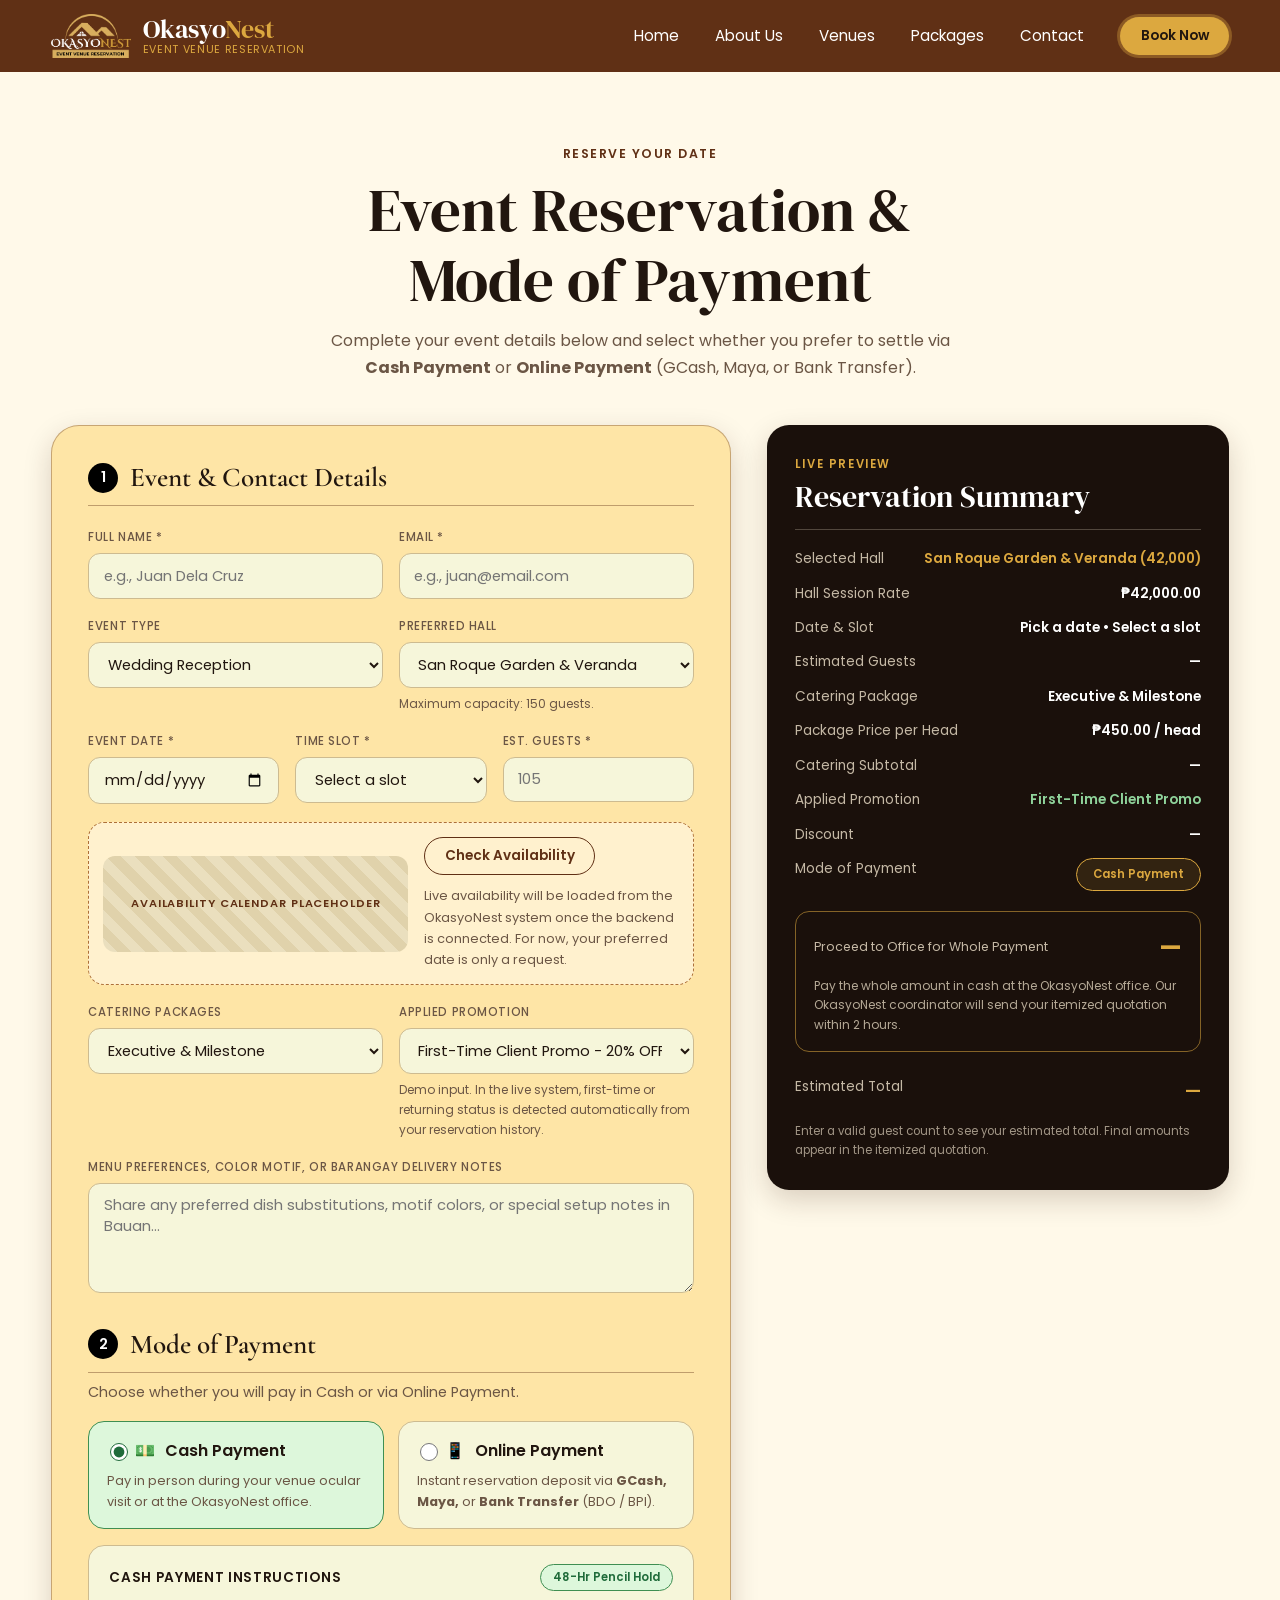
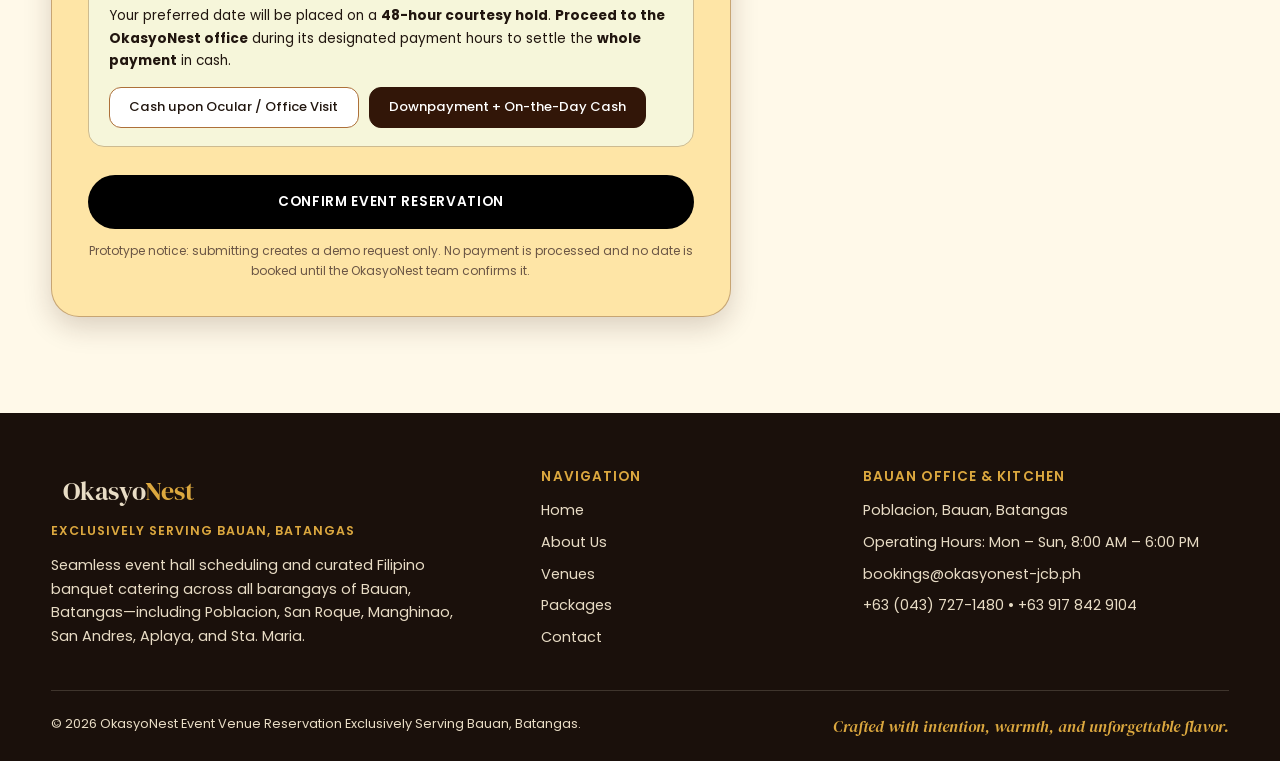
==== commit 51108bb6: "Merge branch 'main' of https://github.com/Kristal-16/OkasyoNest_Customer-Website" ====
--- a/reservation.html
+++ b/reservation.html
@@ -22,8 +22,7 @@
       <a class="brand" href="index.html#home" aria-label="OkasyoNest – back to home">
         <!-- IMAGE PLACEHOLDER: LOGO (assets/images/logo-placeholder.png) -->
         <div class="image-placeholder brand__logo">
-          <span>LOGO</span>
-          <img src="assets/images/logo-placeholder.png" alt="OkasyoNest logo" onerror="this.remove()">
+          <img src="assets/images/okasyonest-logo.png" alt="OkasyoNest logo" onerror="this.remove()">
         </div>
         <span class="brand__text">
           <span class="brand__name">Okasyo<em>Nest</em></span>
